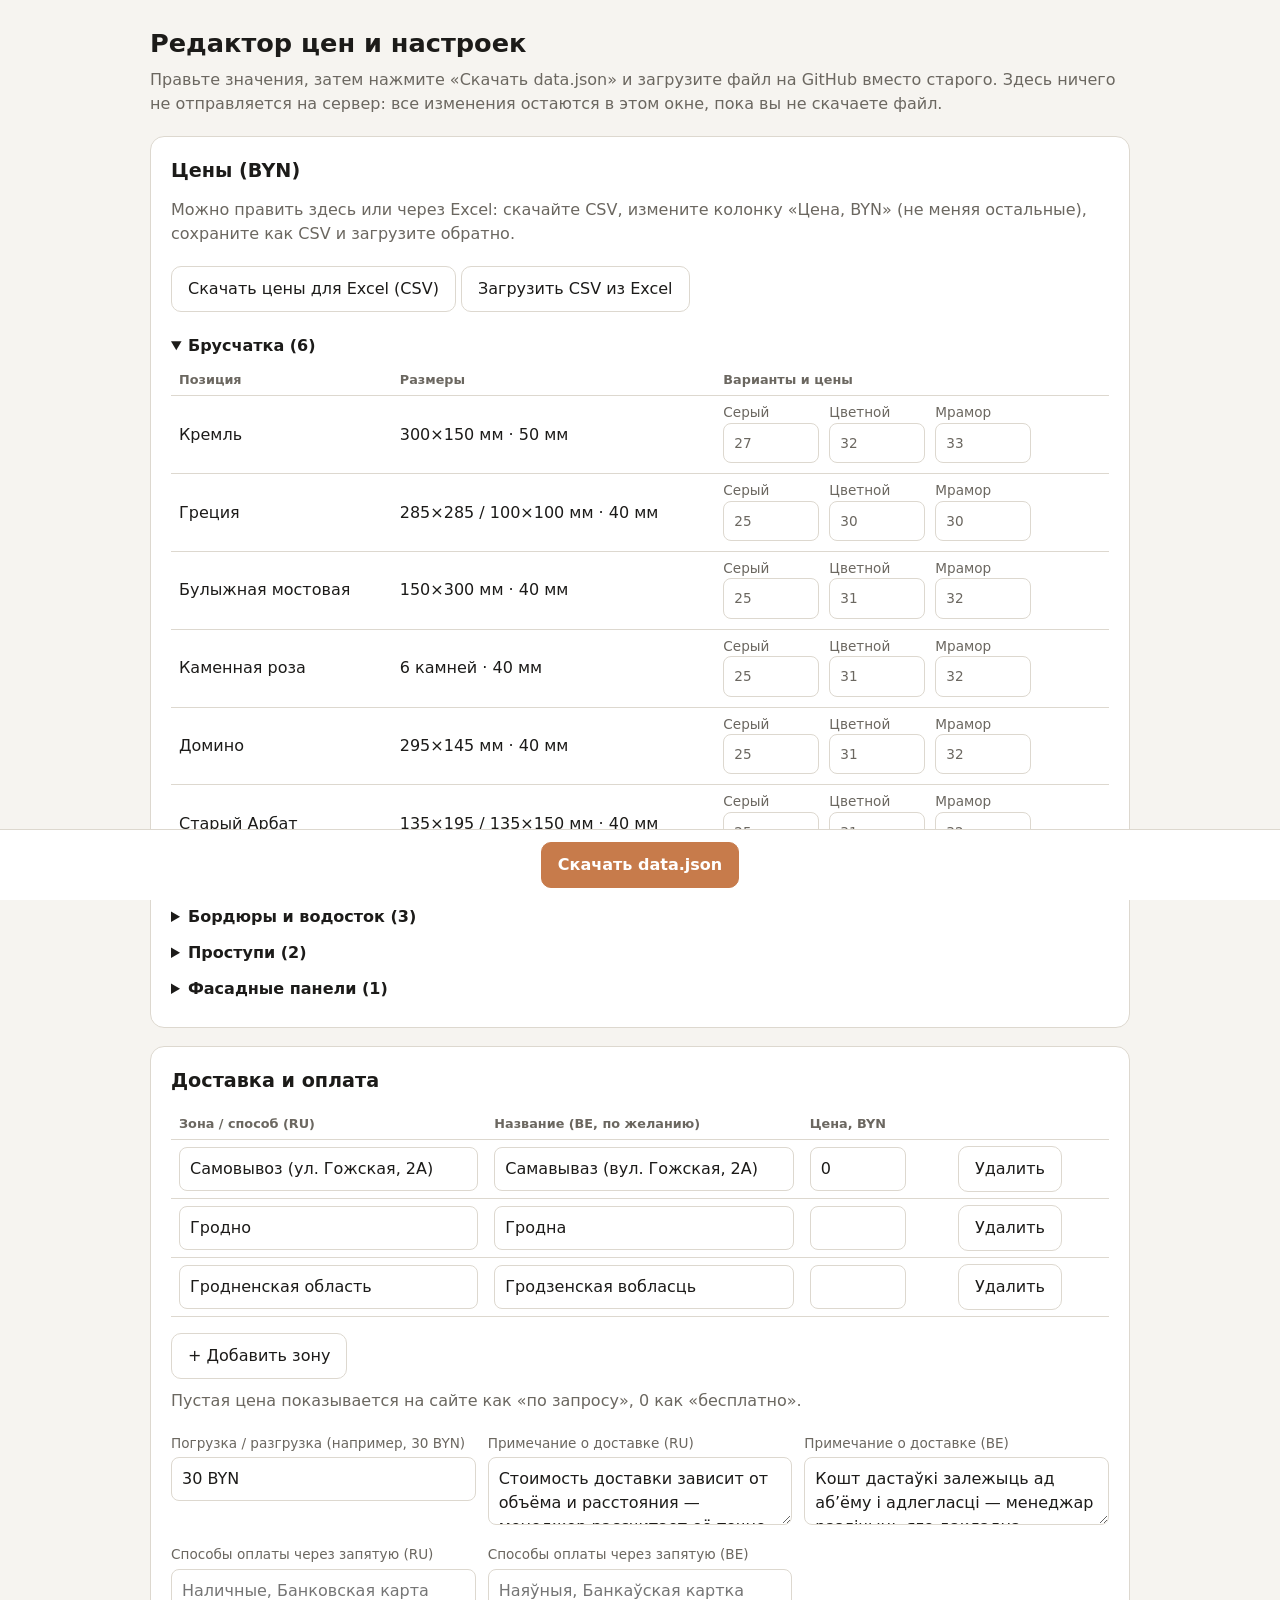
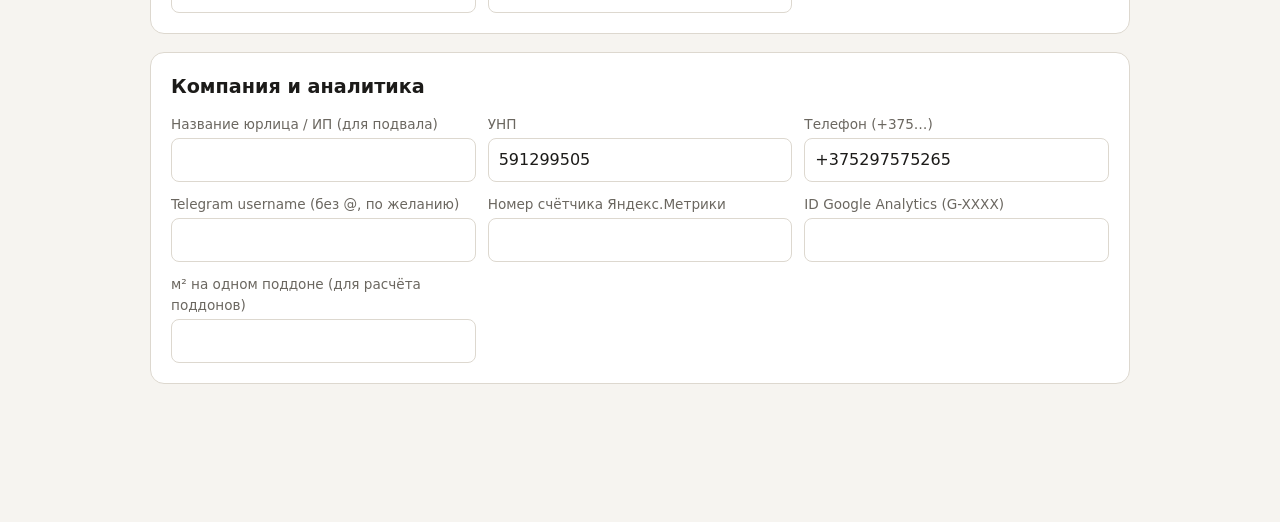
==== admin.html @ 873049d5 "Add files via upload" ====
<!DOCTYPE html>
<html lang="ru">
<head>
<meta charset="utf-8">
<meta name="viewport" content="width=device-width, initial-scale=1">
<meta name="robots" content="noindex, nofollow">
<title>Редактор цен — Koloritbeton</title>
<style>
  :root { color-scheme: light dark; --bg:#f6f4f0; --card:#fff; --text:#1c1b19; --muted:#6b6760; --line:#ddd8cf; --accent:#c77b4b; }
  @media (prefers-color-scheme: dark) { :root { --bg:#171615; --card:#222120; --text:#f1eee8; --muted:#a09b92; --line:#3a3835; } }
  * { box-sizing: border-box; }
  body { margin:0; font:16px/1.5 system-ui, -apple-system, "Segoe UI", Roboto, sans-serif; background:var(--bg); color:var(--text); padding:24px 16px 120px; }
  main { max-width:980px; margin:0 auto; }
  h1 { font-size:1.6rem; margin:0 0 6px; } h2 { font-size:1.2rem; margin:0 0 12px; }
  .hint { color:var(--muted); margin:0 0 20px; }
  section { background:var(--card); border:1px solid var(--line); border-radius:14px; padding:20px; margin-bottom:18px; }
  table { width:100%; border-collapse:collapse; } th, td { text-align:left; padding:6px 8px; border-bottom:1px solid var(--line); vertical-align:middle; }
  th { font-size:.8rem; color:var(--muted); font-weight:600; }
  .wrap { overflow-x:auto; }
  input[type=text], input[type=number], textarea { width:100%; padding:9px 10px; border:1px solid var(--line); border-radius:8px; background:transparent; color:inherit; font:inherit; }
  input.price { width:96px; } input.bad { border-color:#e5484d; }
  .grid { display:grid; grid-template-columns:repeat(auto-fit, minmax(240px,1fr)); gap:12px; } label { display:block; font-size:.85rem; color:var(--muted); margin-bottom:4px; }
  button, .btn { border:1px solid var(--line); background:transparent; color:inherit; padding:10px 16px; border-radius:10px; font:inherit; cursor:pointer; }
  button.primary { background:var(--accent); border-color:var(--accent); color:#fff; font-weight:600; }
  .bar { position:fixed; left:0; right:0; bottom:0; background:var(--card); border-top:1px solid var(--line); padding:12px 16px; display:flex; gap:10px; flex-wrap:wrap; justify-content:center; }
  #msg { margin:10px 0 0; font-size:.92rem; } .ok { color:#2e9e5b; } .err { color:#e5484d; }
  details summary { cursor:pointer; font-weight:600; padding:6px 0; }
</style>
</head>
<body>
<main>
  <h1>Редактор цен и настроек</h1>
  <p class="hint">Правьте значения, затем нажмите «Скачать data.json» и загрузите файл на GitHub вместо старого. Здесь ничего не отправляется на сервер: все изменения остаются в этом окне, пока вы не скачаете файл.</p>

  <section id="loadbox" hidden>
    <h2>Загрузите data.json</h2>
    <p class="hint">Не удалось открыть data.json автоматически (так бывает при открытии файла с диска). Выберите файл вручную:</p>
    <input type="file" id="jsonFile" accept=".json,application/json">
  </section>

  <div id="app" hidden>
    <section>
      <h2>Цены (BYN)</h2>
      <p class="hint">Можно править здесь или через Excel: скачайте CSV, измените колонку «Цена, BYN» (не меняя остальные), сохраните как CSV и загрузите обратно.</p>
      <p><button id="btnCsv">Скачать цены для Excel (CSV)</button> <label class="btn" style="display:inline-block; margin:0;">Загрузить CSV из Excel<input type="file" id="csvFile" accept=".csv,text/csv" hidden></label></p>
      <div id="prices"></div>
    </section>

    <section>
      <h2>Доставка и оплата</h2>
      <div class="wrap"><table><thead><tr><th>Зона / способ (RU)</th><th>Название (BE, по желанию)</th><th>Цена, BYN</th><th></th></tr></thead><tbody id="zones"></tbody></table></div>
      <p><button id="addZone">+ Добавить зону</button></p>
      <p class="hint" style="margin-top:-6px;">Пустая цена показывается на сайте как «по запросу», 0 как «бесплатно».</p>
      <div class="grid">
        <div><label>Погрузка / разгрузка (например, 30 BYN)</label><input type="text" data-path="settings.delivery.unloading"></div>
        <div><label>Примечание о доставке (RU)</label><textarea rows="2" data-path="settings.delivery.note"></textarea></div>
        <div><label>Примечание о доставке (BE)</label><textarea rows="2" data-path="settings.delivery.note_be"></textarea></div>
        <div><label>Способы оплаты через запятую (RU)</label><input type="text" id="payRu" placeholder="Наличные, Банковская карта"></div>
        <div><label>Способы оплаты через запятую (BE)</label><input type="text" id="payBe" placeholder="Наяўныя, Банкаўская картка"></div>
      </div>
    </section>

    <section>
      <h2>Компания и аналитика</h2>
      <div class="grid">
        <div><label>Название юрлица / ИП (для подвала)</label><input type="text" data-path="settings.legalName"></div>
        <div><label>УНП</label><input type="text" data-path="settings.unp"></div>
        <div><label>Телефон (+375…)</label><input type="text" data-path="settings.phone"></div>
        <div><label>Telegram username (без @, по желанию)</label><input type="text" data-path="settings.telegram"></div>
        <div><label>Номер счётчика Яндекс.Метрики</label><input type="text" data-path="settings.metrikaId"></div>
        <div><label>ID Google Analytics (G-XXXX)</label><input type="text" data-path="settings.gaId"></div>
        <div><label>м² на одном поддоне (для расчёта поддонов)</label><input type="text" inputmode="decimal" data-path="settings.palletM2" data-num="1"></div>
      </div>
    </section>
    <p id="msg"></p>
  </div>
</main>

<div class="bar" id="bar" hidden>
  <button class="primary" id="btnJson">Скачать data.json</button>
</div>

<script>
  const $ = (id) => document.getElementById(id);
  const CAT = { bruschatka: "Брусчатка", plitka: "Тротуарная плитка", bordyury: "Бордюры и водосток", prostupi: "Проступи", paneli: "Фасадные панели" };
  let state = null;
  const esc = (x) => String(x == null ? "" : x).replace(/[&<>"]/g, c => ({ "&": "&amp;", "<": "&lt;", ">": "&gt;", '"': "&quot;" }[c]));
  const num = (v) => parseFloat(String(v).replace(",", ".").replace(/[^\d.]/g, ""));

  function getPath(o, p) { return p.split(".").reduce((a, k) => (a == null ? a : a[k]), o); }
  function setPath(o, p, v) { const ks = p.split("."); let t = o; ks.slice(0, -1).forEach(k => { t[k] = t[k] || {}; t = t[k]; }); t[ks[ks.length - 1]] = v; }
  function say(text, ok) { const m = $("msg"); m.textContent = text; m.className = ok ? "ok" : "err"; }

  async function init() {
    try { const r = await fetch("data.json", { cache: "no-cache" }); if (!r.ok) throw 0; start(await r.json()); }
    catch (e) { $("loadbox").hidden = false; }
  }
  $("jsonFile").addEventListener("change", async (e) => {
    try { start(JSON.parse(await e.target.files[0].text())); $("loadbox").hidden = true; } catch (err) { alert("Файл не похож на data.json"); }
  });

  function start(json) {
    state = json; state.settings = state.settings || {}; state.settings.delivery = state.settings.delivery || { zones: [] };
    state.settings.delivery.zones = state.settings.delivery.zones || []; state.catalog = state.catalog || {};
    $("app").hidden = false; $("bar").hidden = false; render();
  }

  function render() {
    // prices
    $("prices").innerHTML = Object.keys(CAT).filter(c => state.catalog[c]).map(c => `
      <details ${c === "bruschatka" ? "open" : ""}><summary>${CAT[c]} (${state.catalog[c].length})</summary>
      <div class="wrap"><table><thead><tr><th>Позиция</th><th>Размеры</th><th>Варианты и цены</th></tr></thead><tbody>
      ${state.catalog[c].map((it, i) => `<tr><td>${esc(it.name)}</td><td>${esc(it.specs)}</td><td>${it.prices.map((p, k) =>
        `<label style="display:inline-block; margin-right:10px;">${esc(p[0])}<br><input class="price" type="text" inputmode="decimal" value="${esc(num(p[1]))}" data-c="${c}" data-i="${i}" data-k="${k}"></label>`).join("")}</td></tr>`).join("")}
      </tbody></table></div></details>`).join("");
    document.querySelectorAll("input.price").forEach(el => el.addEventListener("input", () => {
      const v = num(el.value); const ok = isFinite(v) && v >= 0; el.classList.toggle("bad", !ok);
      if (ok) state.catalog[el.dataset.c][+el.dataset.i].prices[+el.dataset.k][1] = v + " BYN";
    }));
    // zones
    const z = state.settings.delivery.zones;
    $("zones").innerHTML = z.map((d, i) => `<tr>
      <td><input type="text" value="${esc(d.name)}" data-z="${i}" data-f="name"></td>
      <td><input type="text" value="${esc(d.name_be)}" data-z="${i}" data-f="name_be"></td>
      <td><input class="price" type="text" inputmode="decimal" value="${d.price == null ? "" : esc(d.price)}" data-z="${i}" data-f="price"></td>
      <td><button data-del="${i}">Удалить</button></td></tr>`).join("");
    document.querySelectorAll("[data-z]").forEach(el => el.addEventListener("input", () => {
      const d = z[+el.dataset.z], f = el.dataset.f;
      if (f === "price") { const v = el.value.trim(); d.price = v === "" ? null : (isFinite(num(v)) ? num(v) : null); } else d[f] = el.value;
    }));
    document.querySelectorAll("[data-del]").forEach(b => b.addEventListener("click", () => { z.splice(+b.dataset.del, 1); render(); }));
    // generic fields
    document.querySelectorAll("[data-path]").forEach(el => {
      const v = getPath(state, el.dataset.path); el.value = v == null ? "" : v;
      el.oninput = () => setPath(state, el.dataset.path, el.dataset.num ? (el.value.trim() === "" ? null : num(el.value)) : el.value);
    });
    $("payRu").value = (state.settings.payment || []).join(", ");
    $("payBe").value = (state.settings.payment_be || []).join(", ");
  }
  const list = (v) => v.split(",").map(x => x.trim()).filter(Boolean);
  $("payRu").oninput = () => { state.settings.payment = list($("payRu").value); };
  $("payBe").oninput = () => { state.settings.payment_be = list($("payBe").value); };
  $("addZone").onclick = () => { state.settings.delivery.zones.push({ name: "", name_be: "", price: null }); render(); };

  function download(name, text, type) {
    const a = document.createElement("a"); a.href = URL.createObjectURL(new Blob([text], { type })); a.download = name; document.body.appendChild(a); a.click(); a.remove();
  }
  $("btnJson").onclick = () => { download("data.json", JSON.stringify(state, null, 2), "application/json"); say("Файл data.json скачан. Загрузите его на GitHub вместо старого.", true); };

  // ---- CSV for Excel ----
  function toCSV() {
    const rows = [["Раздел", "Позиция", "Вариант", "Цена, BYN"]];
    Object.keys(CAT).forEach(c => (state.catalog[c] || []).forEach(it => it.prices.forEach(p => rows.push([CAT[c], it.name, p[0], String(num(p[1])).replace(".", ",")]))));
    return "\ufeff" + rows.map(r => r.map(x => '"' + String(x).replace(/"/g, '""') + '"').join(";")).join("\r\n");
  }
  function parseCSV(t, d) {
    t = t.replace(/^\ufeff/, ""); const rows = []; let row = [], f = "", q = false;
    for (let i = 0; i < t.length; i++) {
      const ch = t[i];
      if (q) { if (ch === '"') { if (t[i + 1] === '"') { f += '"'; i++; } else q = false; } else f += ch; }
      else if (ch === '"') q = true;
      else if (ch === d) { row.push(f); f = ""; }
      else if (ch === "\n" || ch === "\r") { if (ch === "\r" && t[i + 1] === "\n") i++; row.push(f); f = ""; rows.push(row); row = []; }
      else f += ch;
    }
    if (f || row.length) { row.push(f); rows.push(row); }
    return rows.filter(r => r.some(x => x.trim()));
  }
  function importCSV(text) {
    const first = text.split(/\r?\n/)[0]; const d = first.includes(";") ? ";" : (first.includes("\t") ? "\t" : ",");
    const rows = parseCSV(text, d).slice(1); const back = {}; Object.keys(CAT).forEach(c => back[CAT[c]] = c);
    let done = 0; const skipped = [];
    rows.forEach(r => {
      const [cat, name, variant, price] = r.map(x => x.trim()); const c = back[cat]; const v = num(price);
      const it = c && (state.catalog[c] || []).find(x => x.name === name); const p = it && it.prices.find(x => x[0] === variant);
      if (p && isFinite(v) && v >= 0) { p[1] = v + " BYN"; done++; } else skipped.push(name + " / " + variant);
    });
    render();
    return { done, skipped };
  }
  $("btnCsv").onclick = () => download("prices.csv", toCSV(), "text/csv;charset=utf-8");
  $("csvFile").addEventListener("change", async (e) => {
    const res = importCSV(await e.target.files[0].text()); e.target.value = "";
    say(`Обновлено цен: ${res.done}.` + (res.skipped.length ? ` Пропущено строк: ${res.skipped.length} (${res.skipped.slice(0, 3).join("; ")}…). Не меняйте колонки «Раздел», «Позиция», «Вариант».` : " Теперь скачайте data.json."), res.skipped.length === 0);
  });

  init();
</script>
</body>
</html>
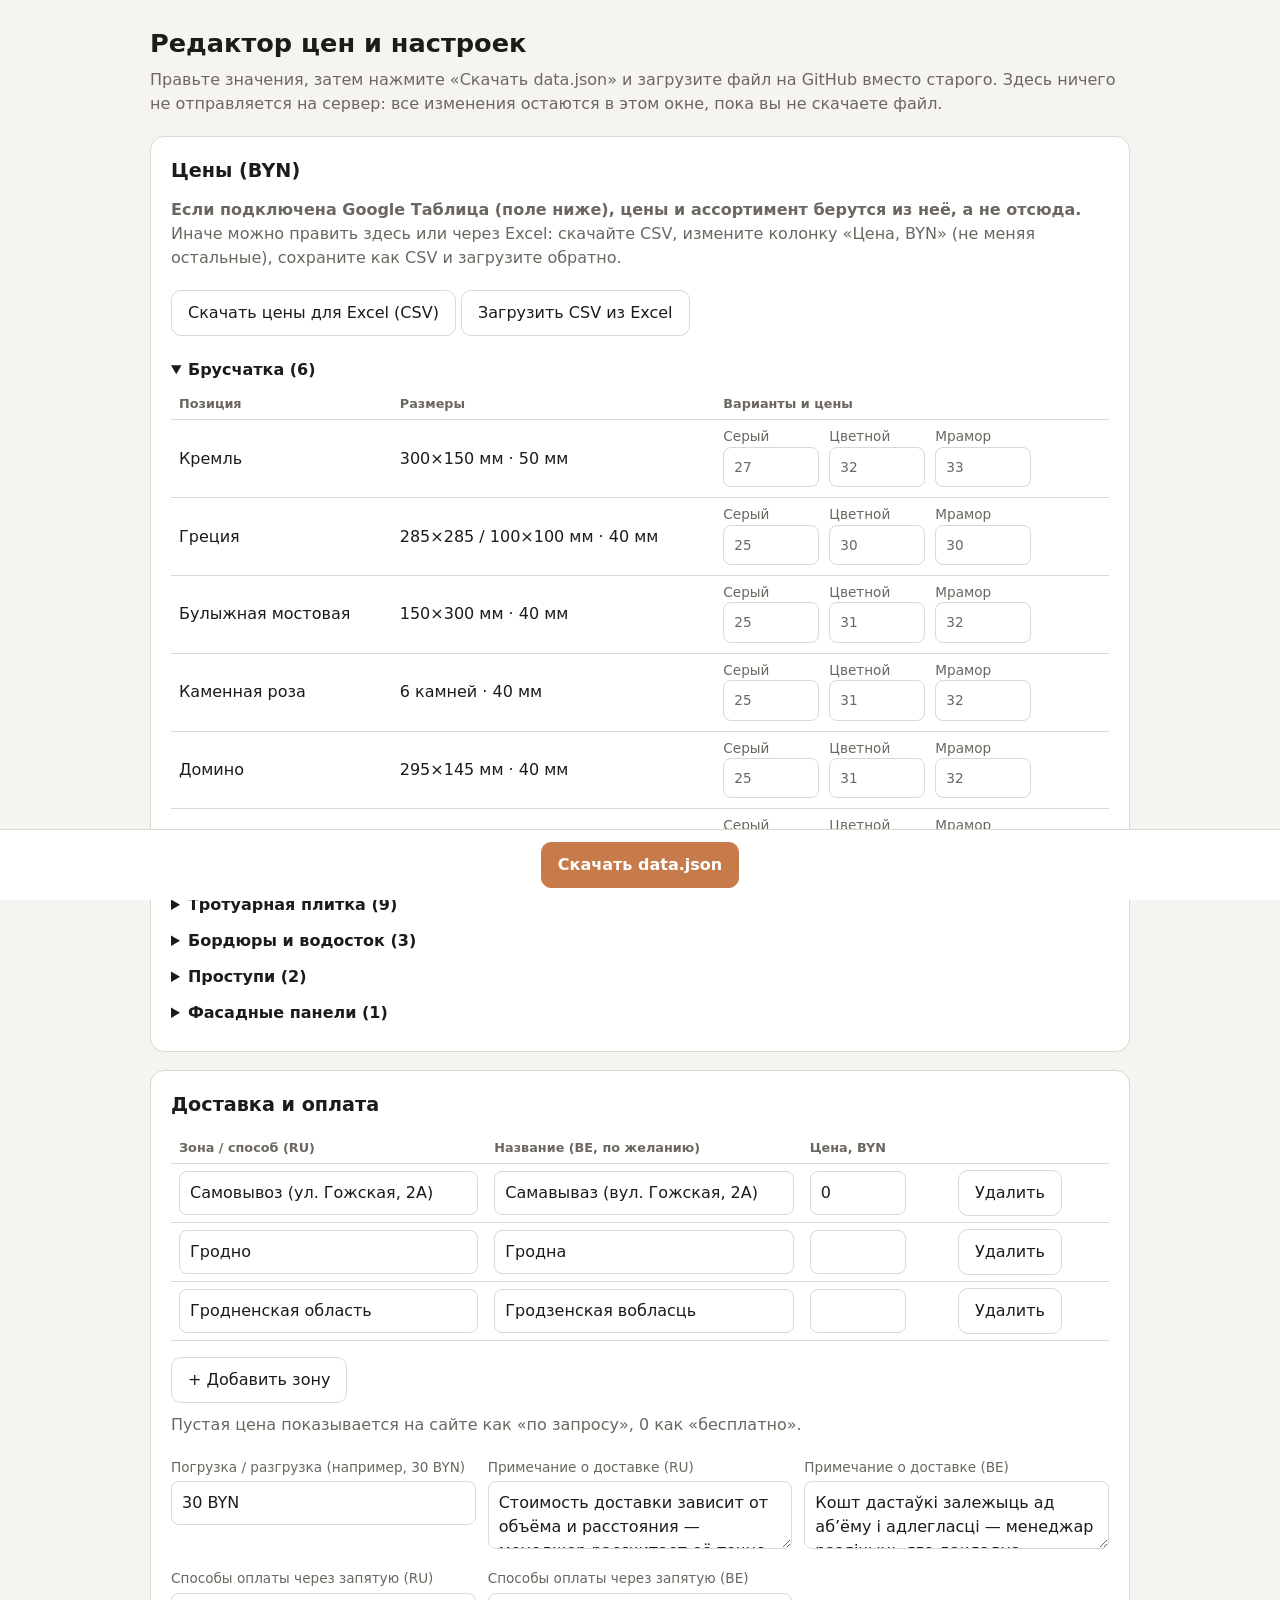
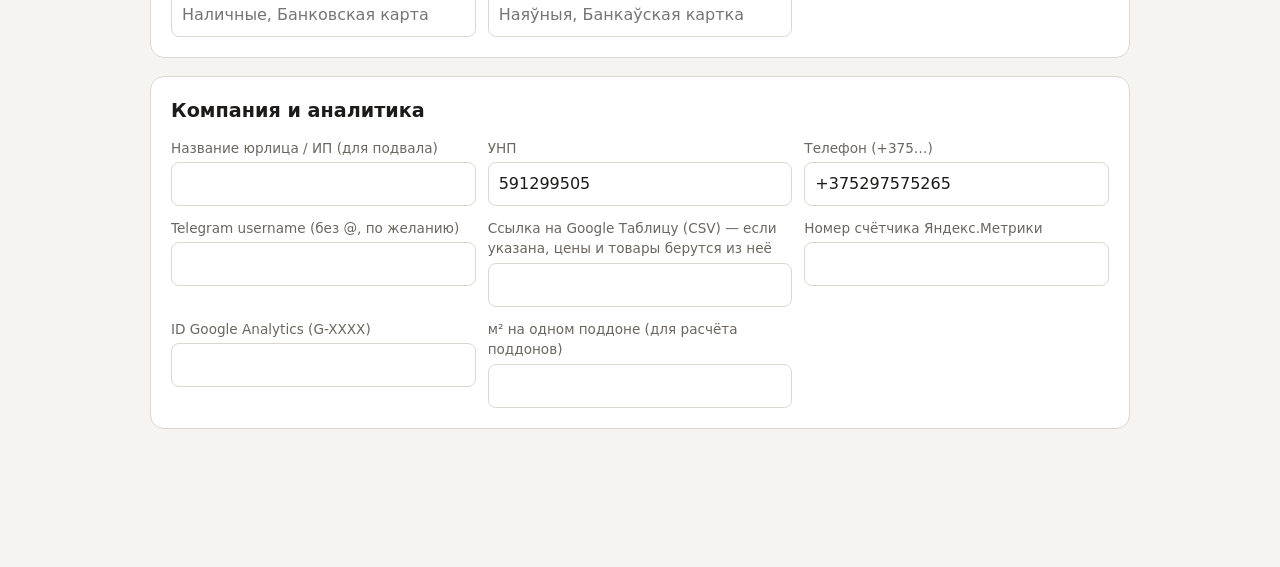
==== commit 8c865379: "Add files via upload" ====
--- a/admin.html
+++ b/admin.html
@@ -41,7 +41,7 @@
   <div id="app" hidden>
     <section>
       <h2>Цены (BYN)</h2>
-      <p class="hint">Можно править здесь или через Excel: скачайте CSV, измените колонку «Цена, BYN» (не меняя остальные), сохраните как CSV и загрузите обратно.</p>
+      <p class="hint"><b>Если подключена Google Таблица (поле ниже), цены и ассортимент берутся из неё, а не отсюда.</b> Иначе можно править здесь или через Excel: скачайте CSV, измените колонку «Цена, BYN» (не меняя остальные), сохраните как CSV и загрузите обратно.</p>
       <p><button id="btnCsv">Скачать цены для Excel (CSV)</button> <label class="btn" style="display:inline-block; margin:0;">Загрузить CSV из Excel<input type="file" id="csvFile" accept=".csv,text/csv" hidden></label></p>
       <div id="prices"></div>
     </section>
@@ -67,6 +67,7 @@
         <div><label>УНП</label><input type="text" data-path="settings.unp"></div>
         <div><label>Телефон (+375…)</label><input type="text" data-path="settings.phone"></div>
         <div><label>Telegram username (без @, по желанию)</label><input type="text" data-path="settings.telegram"></div>
+        <div><label>Ссылка на Google Таблицу (CSV) — если указана, цены и товары берутся из неё</label><input type="text" data-path="settings.sheetUrl"></div>
         <div><label>Номер счётчика Яндекс.Метрики</label><input type="text" data-path="settings.metrikaId"></div>
         <div><label>ID Google Analytics (G-XXXX)</label><input type="text" data-path="settings.gaId"></div>
         <div><label>м² на одном поддоне (для расчёта поддонов)</label><input type="text" inputmode="decimal" data-path="settings.palletM2" data-num="1"></div>
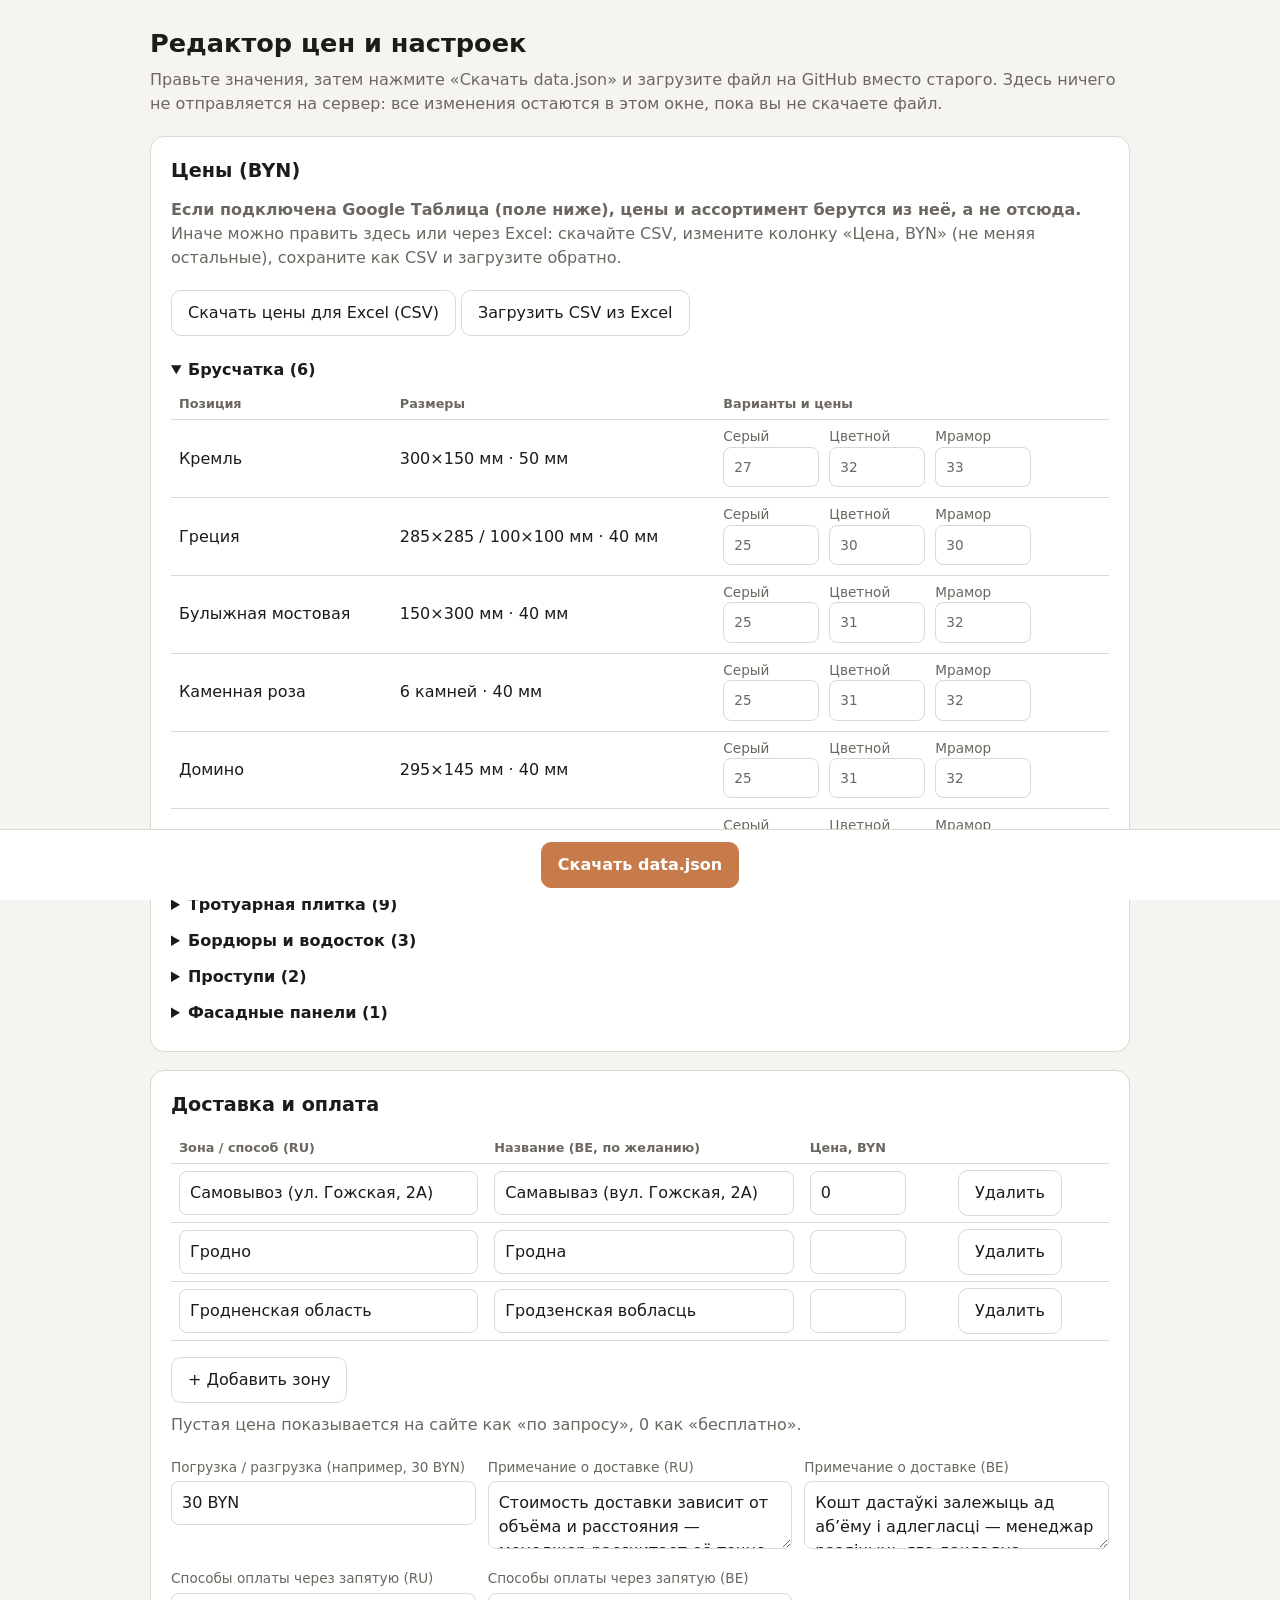
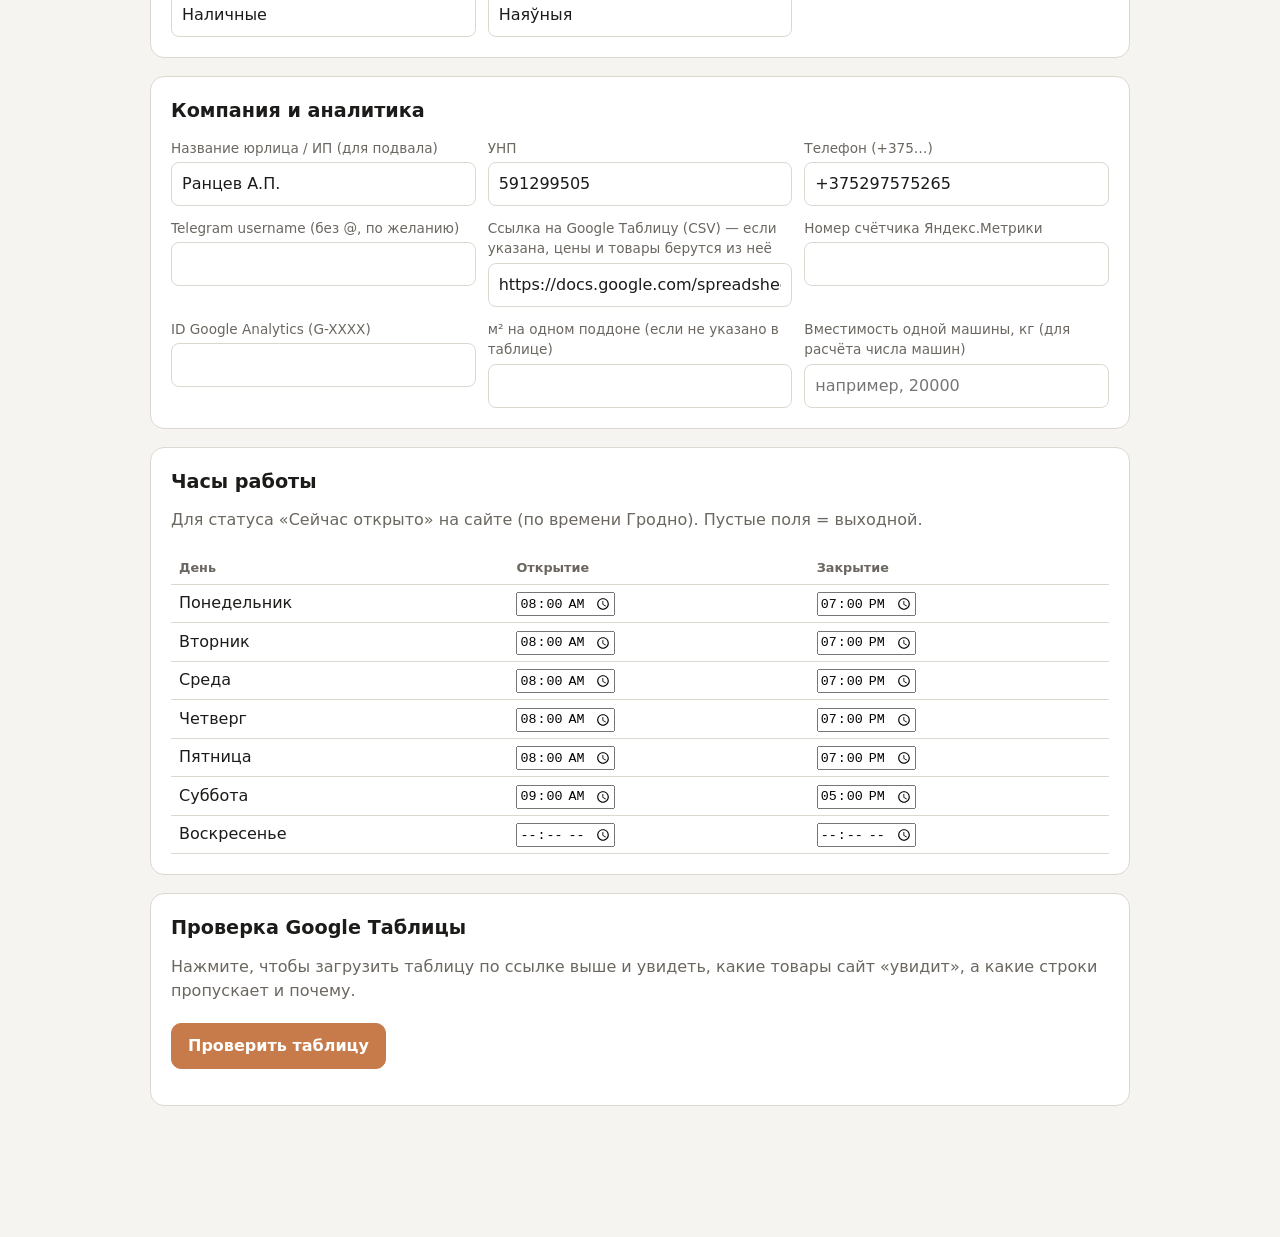
==== commit f3012120: "Add files via upload" ====
--- a/admin.html
+++ b/admin.html
@@ -19,6 +19,8 @@
   .wrap { overflow-x:auto; }
   input[type=text], input[type=number], textarea { width:100%; padding:9px 10px; border:1px solid var(--line); border-radius:8px; background:transparent; color:inherit; font:inherit; }
   input.price { width:96px; } input.bad { border-color:#e5484d; }
+  #sheetCheck table td, #sheetCheck table th { font-size: .9rem; }
+  .tag { display:inline-block; padding:2px 10px; border-radius:999px; background:rgba(199,123,75,.15); margin:2px 4px 2px 0; font-size:.85rem; }
   .grid { display:grid; grid-template-columns:repeat(auto-fit, minmax(240px,1fr)); gap:12px; } label { display:block; font-size:.85rem; color:var(--muted); margin-bottom:4px; }
   button, .btn { border:1px solid var(--line); background:transparent; color:inherit; padding:10px 16px; border-radius:10px; font:inherit; cursor:pointer; }
   button.primary { background:var(--accent); border-color:var(--accent); color:#fff; font-weight:600; }
@@ -70,8 +72,22 @@
         <div><label>Ссылка на Google Таблицу (CSV) — если указана, цены и товары берутся из неё</label><input type="text" data-path="settings.sheetUrl"></div>
         <div><label>Номер счётчика Яндекс.Метрики</label><input type="text" data-path="settings.metrikaId"></div>
         <div><label>ID Google Analytics (G-XXXX)</label><input type="text" data-path="settings.gaId"></div>
-        <div><label>м² на одном поддоне (для расчёта поддонов)</label><input type="text" inputmode="decimal" data-path="settings.palletM2" data-num="1"></div>
+        <div><label>м² на одном поддоне (если не указано в таблице)</label><input type="text" inputmode="decimal" data-path="settings.palletM2" data-num="1"></div>
+        <div><label>Вместимость одной машины, кг (для расчёта числа машин)</label><input type="text" inputmode="decimal" data-path="settings.truckKg" data-num="1" placeholder="например, 20000"></div>
       </div>
+    </section>
+
+    <section>
+      <h2>Часы работы</h2>
+      <p class="hint">Для статуса «Сейчас открыто» на сайте (по времени Гродно). Пустые поля = выходной.</p>
+      <div class="wrap"><table><thead><tr><th>День</th><th>Открытие</th><th>Закрытие</th></tr></thead><tbody id="hoursRows"></tbody></table></div>
+    </section>
+
+    <section>
+      <h2>Проверка Google Таблицы</h2>
+      <p class="hint">Нажмите, чтобы загрузить таблицу по ссылке выше и увидеть, какие товары сайт «увидит», а какие строки пропускает и почему.</p>
+      <p><button id="btnCheck" class="primary">Проверить таблицу</button></p>
+      <div id="sheetCheck"></div>
     </section>
     <p id="msg"></p>
   </div>
@@ -105,6 +121,105 @@
     state.settings.delivery.zones = state.settings.delivery.zones || []; state.catalog = state.catalog || {};
     $("app").hidden = false; $("bar").hidden = false; render();
   }
+
+  /* --- копия разборщика таблицы с сайта (одинаковая логика) --- */
+  const BE = {};
+  const CATS = { bruschatka: { label: "Брусчатка", unit: "м²" }, plitka: { label: "Тротуарная плитка", unit: "м²" }, bordyury: { label: "Бордюры", unit: "шт." }, prostupi: { label: "Проступи", unit: "шт." }, paneli: { label: "Фасадные панели", unit: "м²" } };
+
+/* SHEET-PARSER:BEGIN */
+  const BUILTIN_LABELS = { "Брусчатка": "bruschatka", "Тротуарная плитка": "plitka", "Бордюры": "bordyury", "Бордюры и водосток": "bordyury", "Проступи": "prostupi", "Фасадные панели": "paneli" };
+  const catKey = (label) => { if (BUILTIN_LABELS[label]) return BUILTIN_LABELS[label]; let h = 5381; for (const ch of label) h = ((h << 5) + h + ch.charCodeAt(0)) >>> 0; return "c" + h.toString(36); };
+  function parseCSVText(t, d) {
+    t = t.replace(/^\ufeff/, ""); const rows = []; let row = [], f = "", q = false;
+    for (let i = 0; i < t.length; i++) {
+      const ch = t[i];
+      if (q) { if (ch === '"') { if (t[i + 1] === '"') { f += '"'; i++; } else q = false; } else f += ch; }
+      else if (ch === '"') q = true;
+      else if (ch === d) { row.push(f); f = ""; }
+      else if (ch === "\n" || ch === "\r") { if (ch === "\r" && t[i + 1] === "\n") i++; row.push(f); f = ""; rows.push(row); row = []; }
+      else f += ch;
+    }
+    if (f || row.length) { row.push(f); rows.push(row); }
+    return rows.filter(r => r.some(x => x.trim()));
+  }
+  function parseSheetCSV(text) {
+    const first = text.split(/\r?\n/)[0];
+    const rows = parseCSVText(text, (first.includes(";") && !first.includes(",")) ? ";" : ",");
+    const res = { cats: {}, meta: {}, order: [], skipped: [], total: 0, headers: [], missing: [] };
+    if (rows.length < 2) { res.missing = ["заголовки и строки"]; return res; }
+    const norm = (h) => h.trim().toLowerCase().replace(/\s+/g, " ");
+    const head = rows[0].map(norm); res.headers = rows[0].map(h => h.trim());
+    ["раздел", "название", "вариант 1", "цена 1"].forEach(h => { if (!head.includes(h)) res.missing.push(h); });
+    const cell = (r, n) => { const i = head.indexOf(norm(n)); return i < 0 ? "" : String(r[i] || "").trim(); };
+    const numOf = (v) => parseFloat(String(v).replace(/\s/g, "").replace(",", ".").replace(/[^\d.]/g, ""));
+    rows.slice(1).forEach((r, idx) => {
+      const line = idx + 2, label = cell(r, "Раздел"), name = cell(r, "Название");
+      if (!label && !name) return;
+      res.total++;
+      if (!label) { res.skipped.push({ line, name, reason: "не указан «Раздел»" }); return; }
+      if (!name) { res.skipped.push({ line, name: "", reason: "не указано «Название»" }); return; }
+      if (/^(нет|no|0|false|скрыть)$/i.test(cell(r, "Показывать"))) { res.skipped.push({ line, name, reason: "«Показывать» = нет" }); return; }
+      const prices = [];
+      for (let k = 1; k <= 4; k++) {
+        const v = cell(r, "Вариант " + k), pr = numOf(cell(r, "Цена " + k));
+        if (v && isFinite(pr)) prices.push([v, pr + " BYN"]);
+      }
+      if (!prices.length) { res.skipped.push({ line, name, reason: "нет ни одной пары «Вариант» + «Цена» (цена должна быть числом)" }); return; }
+      const key = catKey(label);
+      if (!res.meta[key]) {
+        const def = CATS[key];
+        res.meta[key] = { label, unit: cell(r, "Единица") || (def ? def.unit : "шт.") };
+        res.order.push(key); res.cats[key] = [];
+        const lb = cell(r, "Раздел (BE)"); if (lb) BE[label] = lb;
+      }
+      const it = { name, img: cell(r, "Фото"), specs: cell(r, "Размеры"), prices, desc: cell(r, "Описание") };
+      const badge = cell(r, "Бейдж"); if (badge) it.badge = badge;
+      const tags = cell(r, "Теги").split(/[,;]/).map(x => x.trim()).filter(Boolean); if (tags.length) it.tags = tags;
+      const pp = numOf(cell(r, "На поддоне")); if (pp > 0) it.perPallet = pp;
+      const tiers = [];
+      for (let k = 1; k <= 3; k++) { const f = numOf(cell(r, "Опт от " + k)), pc = numOf(cell(r, "Опт % " + k)); if (f > 0 && pc > 0 && pc < 100) tiers.push({ from: f, pct: pc }); }
+      if (tiers.length) it.tiers = tiers.sort((x, y) => x.from - y.from);
+      const nb = cell(r, "Название (BE)"), db = cell(r, "Описание (BE)");
+      if (nb) BE[name] = nb; if (db && it.desc) BE[it.desc] = db;
+      res.cats[key].push(it);
+    });
+    return res;
+  }
+  /* SHEET-PARSER:END */
+
+  const DEFAULT_HOURS = { "0": null, "1": ["08:00", "19:00"], "2": ["08:00", "19:00"], "3": ["08:00", "19:00"], "4": ["08:00", "19:00"], "5": ["08:00", "19:00"], "6": ["09:00", "17:00"] };
+  const DAYS = [["1", "Понедельник"], ["2", "Вторник"], ["3", "Среда"], ["4", "Четверг"], ["5", "Пятница"], ["6", "Суббота"], ["0", "Воскресенье"]];
+  function renderHours() {
+    const h = state.settings.hours = state.settings.hours || JSON.parse(JSON.stringify(DEFAULT_HOURS));
+    $("hoursRows").innerHTML = DAYS.map(([k, n]) => `<tr><td>${n}</td><td><input type="time" data-h="${k}" data-i="0" value="${esc((h[k] || ["", ""])[0])}"></td><td><input type="time" data-h="${k}" data-i="1" value="${esc((h[k] || ["", ""])[1])}"></td></tr>`).join("");
+    const vals = {}; DAYS.forEach(([k]) => { vals[k] = (h[k] || ["", ""]).slice(); });
+    document.querySelectorAll("[data-h]").forEach(el => el.addEventListener("input", () => {
+      const k = el.dataset.h; vals[k][+el.dataset.i] = el.value;
+      h[k] = (vals[k][0] && vals[k][1]) ? [vals[k][0], vals[k][1]] : null;
+    }));
+  }
+  async function checkSheet() {
+    const out = $("sheetCheck"), url = String((state.settings && state.settings.sheetUrl) || "").trim();
+    if (!url) { out.innerHTML = '<p class="err">Ссылка на таблицу не указана. Вставьте её в поле «Ссылка на Google Таблицу (CSV)» выше.</p>'; return; }
+    out.innerHTML = "<p>Проверяю…</p>";
+    let text;
+    try { const r = await fetch(url, { cache: "no-cache" }); if (!r.ok) throw new Error("HTTP " + r.status); text = await r.text(); }
+    catch (e) { out.innerHTML = `<p class="err">Не удалось загрузить таблицу (${esc(e.message)}). Проверьте, что она опубликована: Файл → Поделиться → Опубликовать в интернете → выберите нужный ЛИСТ и формат CSV → Опубликовать, и что ссылка скопирована целиком.</p>`; return; }
+    if (/^\s*(<!doctype html|<html)/i.test(text)) { out.innerHTML = '<p class="err">Google вернул веб-страницу, а не CSV. При публикации выберите не «Веб-страница», а «Значения, разделённые запятыми (.csv)» и конкретный лист (не «Весь документ»).</p>'; return; }
+    const res = parseSheetCSV(text), recommended = ["Раздел (BE)", "Единица", "Название (BE)", "Размеры", "Описание", "Фото", "Показывать", "Теги", "На поддоне", "Опт от 1", "Опт % 1"];
+    const have = res.headers.map(x => x.trim().toLowerCase());
+    let html = "";
+    if (res.missing.length) html += `<p class="err"><b>Не найдены обязательные колонки:</b> ${res.missing.map(esc).join(", ")}. Названия в первой строке должны совпадать с шаблоном.</p>`;
+    const items = Object.values(res.cats).reduce((s, l) => s + l.length, 0);
+    html += `<p class="${items ? "ok" : "err"}"><b>Сайт увидит товаров: ${items}</b> (строк с данными: ${res.total}, пропущено: ${res.skipped.length})</p>`;
+    html += "<p>" + res.order.map(k => `<span class="tag">${esc(res.meta[k].label)}: ${res.cats[k].length} · ${esc(res.meta[k].unit)}</span>`).join("") + "</p>";
+    if (res.skipped.length) html += `<p class="err"><b>Эти строки сайт пропускает:</b></p><div class="wrap"><table><thead><tr><th>Строка</th><th>Название</th><th>Причина</th></tr></thead><tbody>${res.skipped.map(x => `<tr><td>${x.line}</td><td>${esc(x.name || "—")}</td><td>${esc(x.reason)}</td></tr>`).join("")}</tbody></table></div>`;
+    const noImg = Object.values(res.cats).flat().filter(x => !x.img).map(x => x.name);
+    if (noImg.length) html += `<p class="hint">Без фото (колонка «Фото» пуста): ${noImg.slice(0, 8).map(esc).join(", ")}${noImg.length > 8 ? "…" : ""}</p>`;
+    const absent = recommended.filter(c => !have.includes(c.toLowerCase())); if (absent.length) html += `<p class="hint">Необязательных колонок нет в таблице: ${absent.map(esc).join(", ")}.</p>`;
+    out.innerHTML = html;
+  }
+  $("btnCheck").addEventListener("click", checkSheet);
 
   function render() {
     // prices
@@ -137,6 +252,7 @@
     });
     $("payRu").value = (state.settings.payment || []).join(", ");
     $("payBe").value = (state.settings.payment_be || []).join(", ");
+    renderHours();
   }
   const list = (v) => v.split(",").map(x => x.trim()).filter(Boolean);
   $("payRu").oninput = () => { state.settings.payment = list($("payRu").value); };
